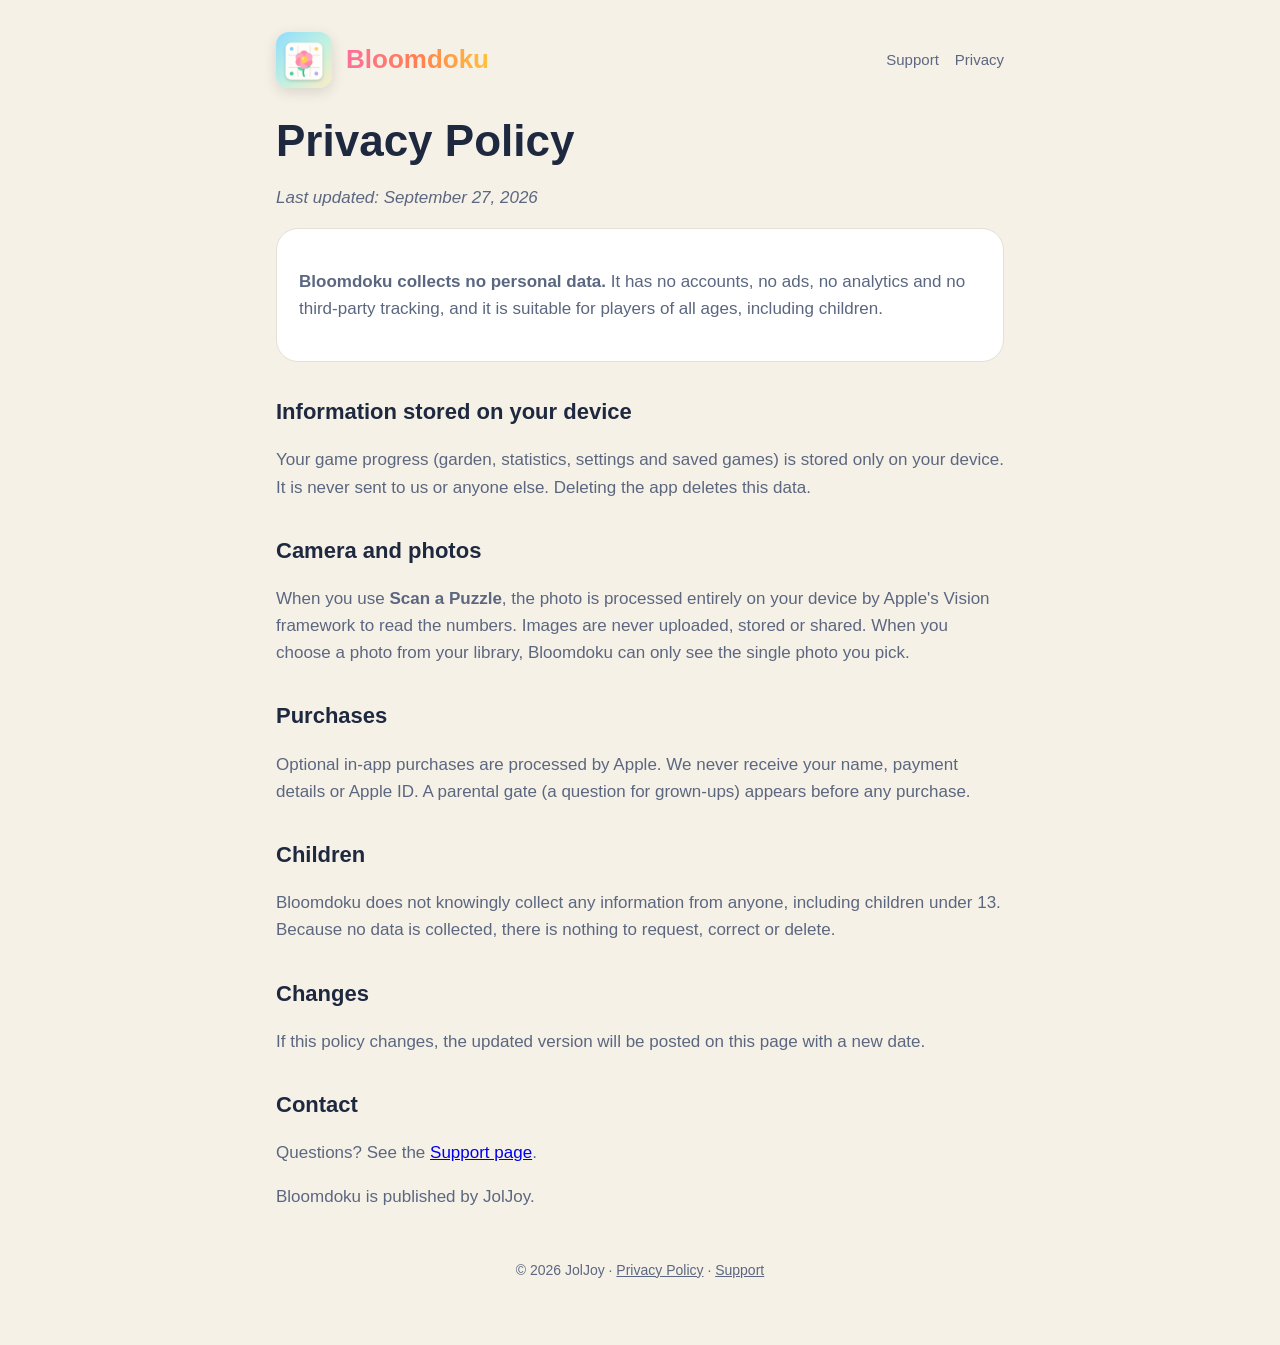
==== privacy.html @ 3161cd80 "Bloomdoku website: home, privacy policy and support pages Co-Authored-By: Claude Opus 5.5 <noreply@a" ====
<!doctype html><html lang="en"><head><meta charset="utf-8"><meta name="viewport" content="width=device-width, initial-scale=1"><link rel="icon" href="icon.png"><link rel="stylesheet" href="style.css"><title>Privacy Policy · Bloomdoku</title></head>
<body><div class="wrap"><header><a href="./"><img src="icon.png" alt=""><span class="brand">Bloomdoku</span></a><nav><a href="support.html">Support</a><a href="privacy.html">Privacy</a></nav></header>
<h1>Privacy Policy</h1>
<p><em>Last updated: September 27, 2026</em></p>
<div class="card">
<p><strong>Bloomdoku collects no personal data.</strong> It has no accounts, no ads, no analytics and no third-party tracking, and it is suitable for players of all ages, including children.</p>
</div>
<h2>Information stored on your device</h2>
<p>Your game progress (garden, statistics, settings and saved games) is stored only on your device. It is never sent to us or anyone else. Deleting the app deletes this data.</p>
<h2>Camera and photos</h2>
<p>When you use <strong>Scan a Puzzle</strong>, the photo is processed entirely on your device by Apple's Vision framework to read the numbers. Images are never uploaded, stored or shared. When you choose a photo from your library, Bloomdoku can only see the single photo you pick.</p>
<h2>Purchases</h2>
<p>Optional in-app purchases are processed by Apple. We never receive your name, payment details or Apple ID. A parental gate (a question for grown-ups) appears before any purchase.</p>
<h2>Children</h2>
<p>Bloomdoku does not knowingly collect any information from anyone, including children under 13. Because no data is collected, there is nothing to request, correct or delete.</p>
<h2>Changes</h2>
<p>If this policy changes, the updated version will be posted on this page with a new date.</p>
<h2>Contact</h2>
<p>Questions? See the <a href="support.html">Support page</a>.</p>
<p>Bloomdoku is published by JolJoy.</p>
<footer>© 2026 JolJoy · <a href="privacy.html">Privacy Policy</a> · <a href="support.html">Support</a></footer></div></body></html>
---- style.css ----
:root {
  --bg: #f6f1e7; --card: #ffffff; --ink: #1e2940; --soft: #5b6780;
  --petal: #ff6f9c; --leaf: #2fb67c; --sun: #ffc23d; --line: #e6dfd2;
}
@media (prefers-color-scheme: dark) {
  :root { --bg: #11151f; --card: #1c2231; --ink: #f2f4fa; --soft: #a9b3c9; --line: #2c3447; }
}
* { box-sizing: border-box; }
body {
  margin: 0; background: var(--bg); color: var(--ink);
  font: 17px/1.6 ui-rounded, "SF Pro Rounded", -apple-system, BlinkMacSystemFont, "Segoe UI", sans-serif;
}
.wrap { max-width: 760px; margin: 0 auto; padding: 32px 16px 64px; }
header { display: flex; align-items: center; gap: 14px; margin-bottom: 28px; }
header img { width: 56px; height: 56px; border-radius: 13px; box-shadow: 0 4px 14px rgba(0,0,0,.12); }
header a { text-decoration: none; color: inherit; display: flex; align-items: center; gap: 14px; }
.brand { font-size: 26px; font-weight: 800;
  background: linear-gradient(90deg, var(--petal), #ff7f50, var(--sun));
  -webkit-background-clip: text; background-clip: text; color: transparent; }
nav { margin-left: auto; display: flex; gap: 16px; font-size: 15px; }
nav a { color: var(--soft); text-decoration: none; }
nav a:hover { color: var(--petal); }
h1 { font-size: clamp(30px, 6vw, 44px); line-height: 1.15; margin: 8px 0 12px; }
h2 { font-size: 22px; margin: 32px 0 8px; }
p, li { color: var(--soft); }
.card { background: var(--card); border: 1px solid var(--line); border-radius: 22px; padding: 22px; margin: 16px 0; }
.grid { display: grid; gap: 14px; grid-template-columns: repeat(auto-fit, minmax(210px, 1fr)); }
.grid .card { margin: 0; }
.grid h3 { margin: 0 0 4px; font-size: 18px; color: var(--ink); }
.pill { display: inline-block; background: color-mix(in srgb, var(--leaf) 16%, transparent); color: var(--leaf);
  font-weight: 700; font-size: 13px; padding: 3px 12px; border-radius: 99px; }
.cta { display: inline-block; margin-top: 14px; background: var(--petal); color: #fff; text-decoration: none;
  font-weight: 700; padding: 12px 22px; border-radius: 16px; }
footer { margin-top: 48px; font-size: 14px; color: var(--soft); text-align: center; }
footer a { color: var(--soft); }
details { border-top: 1px solid var(--line); padding: 12px 0; }
summary { cursor: pointer; font-weight: 700; color: var(--ink); }
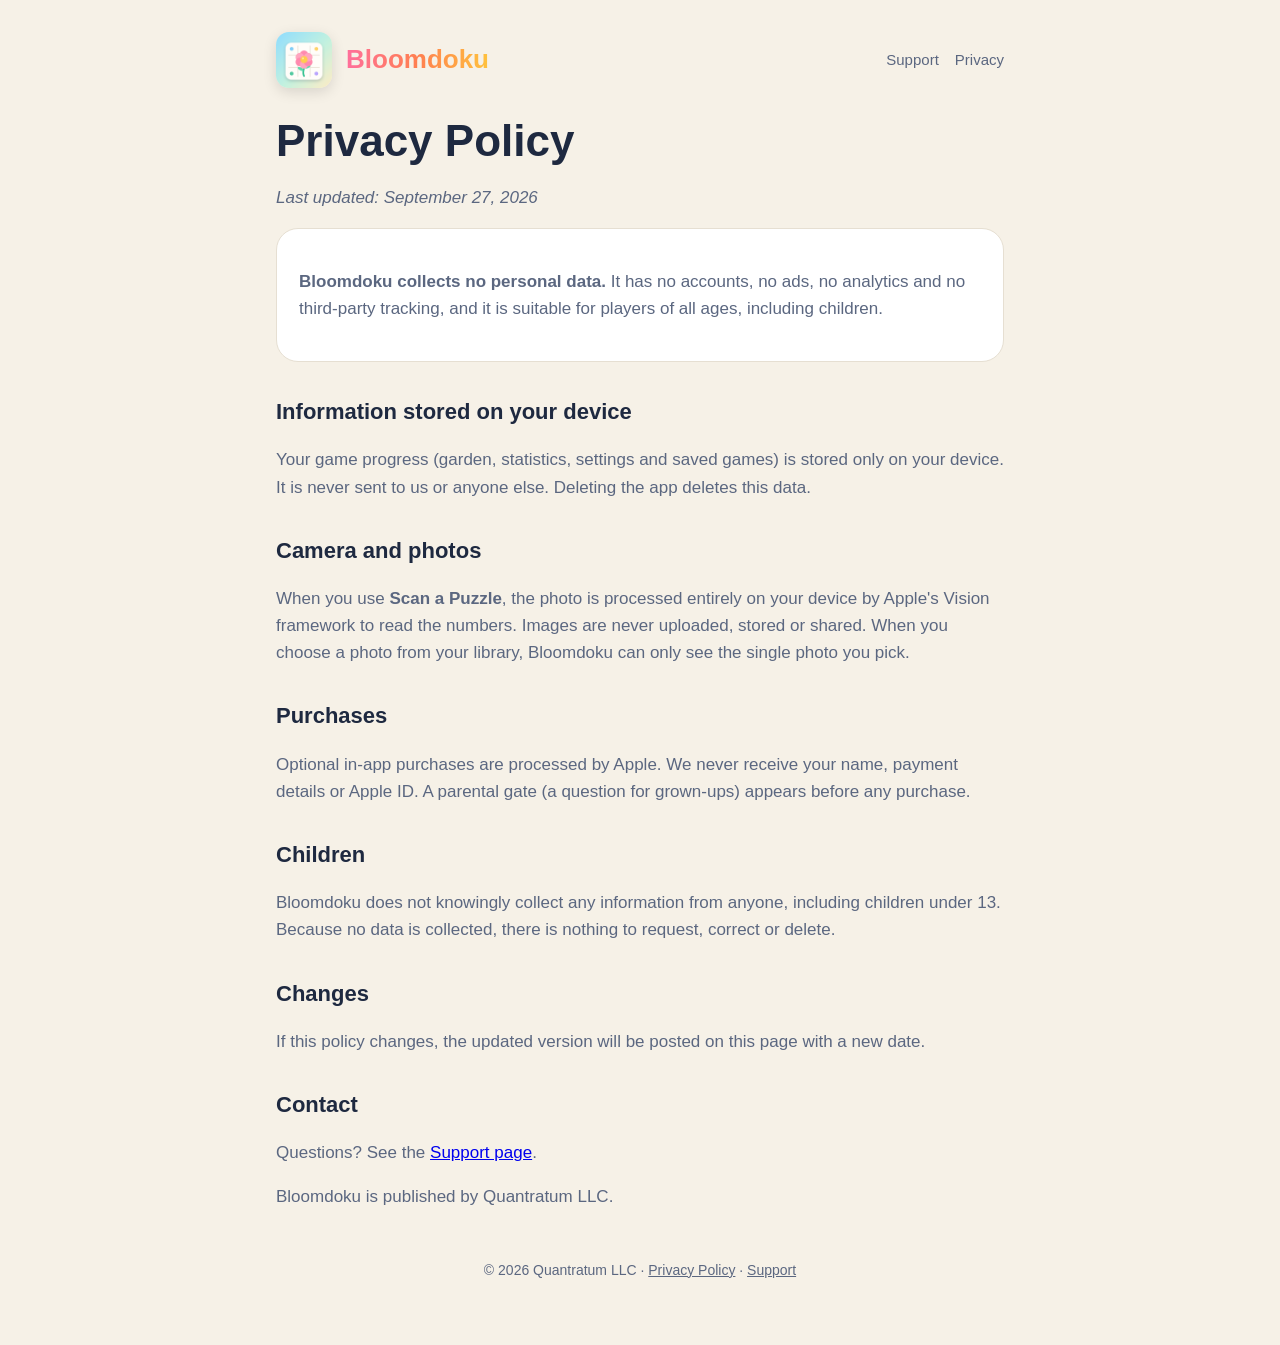
==== commit 88da98b9: "Publisher: Quantratum LLC Co-Authored-By: Claude Opus 5.5 <noreply@anthropic.com>" ====
--- a/privacy.html
+++ b/privacy.html
@@ -17,5 +17,5 @@
 <p>If this policy changes, the updated version will be posted on this page with a new date.</p>
 <h2>Contact</h2>
 <p>Questions? See the <a href="support.html">Support page</a>.</p>
-<p>Bloomdoku is published by JolJoy.</p>
-<footer>© 2026 JolJoy · <a href="privacy.html">Privacy Policy</a> · <a href="support.html">Support</a></footer></div></body></html>
+<p>Bloomdoku is published by Quantratum LLC.</p>
+<footer>© 2026 Quantratum LLC · <a href="privacy.html">Privacy Policy</a> · <a href="support.html">Support</a></footer></div></body></html>
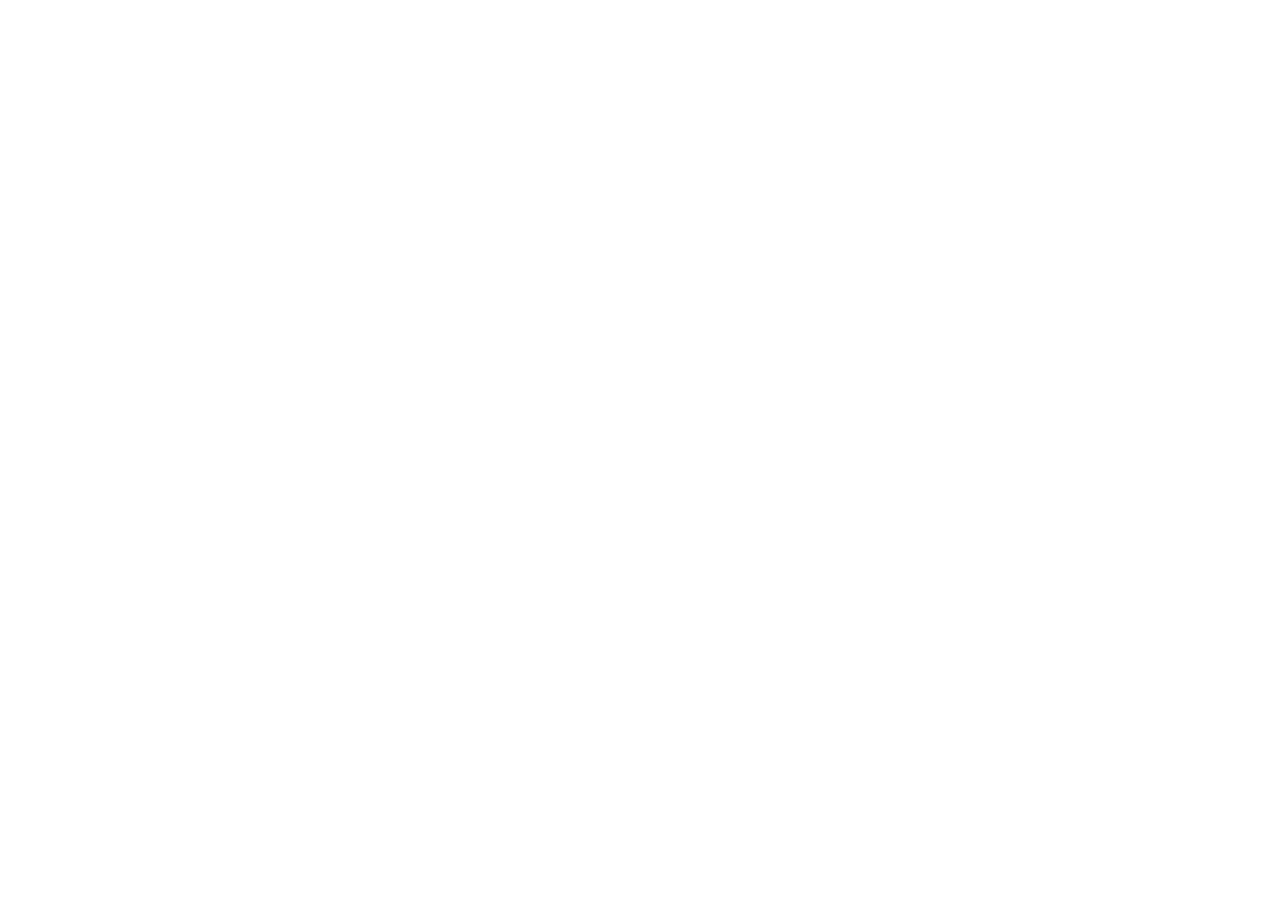
==== commit 6b16b3fb: "Redirect to quantratum.com/bloomdoku Co-Authored-By: Claude Opus 5.5 <noreply@anthropic.com>" ====
--- a/privacy.html
+++ b/privacy.html
@@ -1,21 +1,5 @@
-<!doctype html><html lang="en"><head><meta charset="utf-8"><meta name="viewport" content="width=device-width, initial-scale=1"><link rel="icon" href="icon.png"><link rel="stylesheet" href="style.css"><title>Privacy Policy · Bloomdoku</title></head>
-<body><div class="wrap"><header><a href="./"><img src="icon.png" alt=""><span class="brand">Bloomdoku</span></a><nav><a href="support.html">Support</a><a href="privacy.html">Privacy</a></nav></header>
-<h1>Privacy Policy</h1>
-<p><em>Last updated: September 27, 2026</em></p>
-<div class="card">
-<p><strong>Bloomdoku collects no personal data.</strong> It has no accounts, no ads, no analytics and no third-party tracking, and it is suitable for players of all ages, including children.</p>
-</div>
-<h2>Information stored on your device</h2>
-<p>Your game progress (garden, statistics, settings and saved games) is stored only on your device. It is never sent to us or anyone else. Deleting the app deletes this data.</p>
-<h2>Camera and photos</h2>
-<p>When you use <strong>Scan a Puzzle</strong>, the photo is processed entirely on your device by Apple's Vision framework to read the numbers. Images are never uploaded, stored or shared. When you choose a photo from your library, Bloomdoku can only see the single photo you pick.</p>
-<h2>Purchases</h2>
-<p>Optional in-app purchases are processed by Apple. We never receive your name, payment details or Apple ID. A parental gate (a question for grown-ups) appears before any purchase.</p>
-<h2>Children</h2>
-<p>Bloomdoku does not knowingly collect any information from anyone, including children under 13. Because no data is collected, there is nothing to request, correct or delete.</p>
-<h2>Changes</h2>
-<p>If this policy changes, the updated version will be posted on this page with a new date.</p>
-<h2>Contact</h2>
-<p>Questions? See the <a href="support.html">Support page</a>.</p>
-<p>Bloomdoku is published by Quantratum LLC.</p>
-<footer>© 2026 Quantratum LLC · <a href="privacy.html">Privacy Policy</a> · <a href="support.html">Support</a></footer></div></body></html>
+<!doctype html><html lang="en"><head><meta charset="utf-8">
+<title>Bloomdoku has moved</title>
+<link rel="canonical" href="https://quantratum.com/bloomdoku/privacy.html">
+<meta http-equiv="refresh" content="0; url=https://quantratum.com/bloomdoku/privacy.html">
+</head><body><p>Bloomdoku has moved to <a href="https://quantratum.com/bloomdoku/privacy.html">quantratum.com/bloomdoku</a>.</p></body></html>
